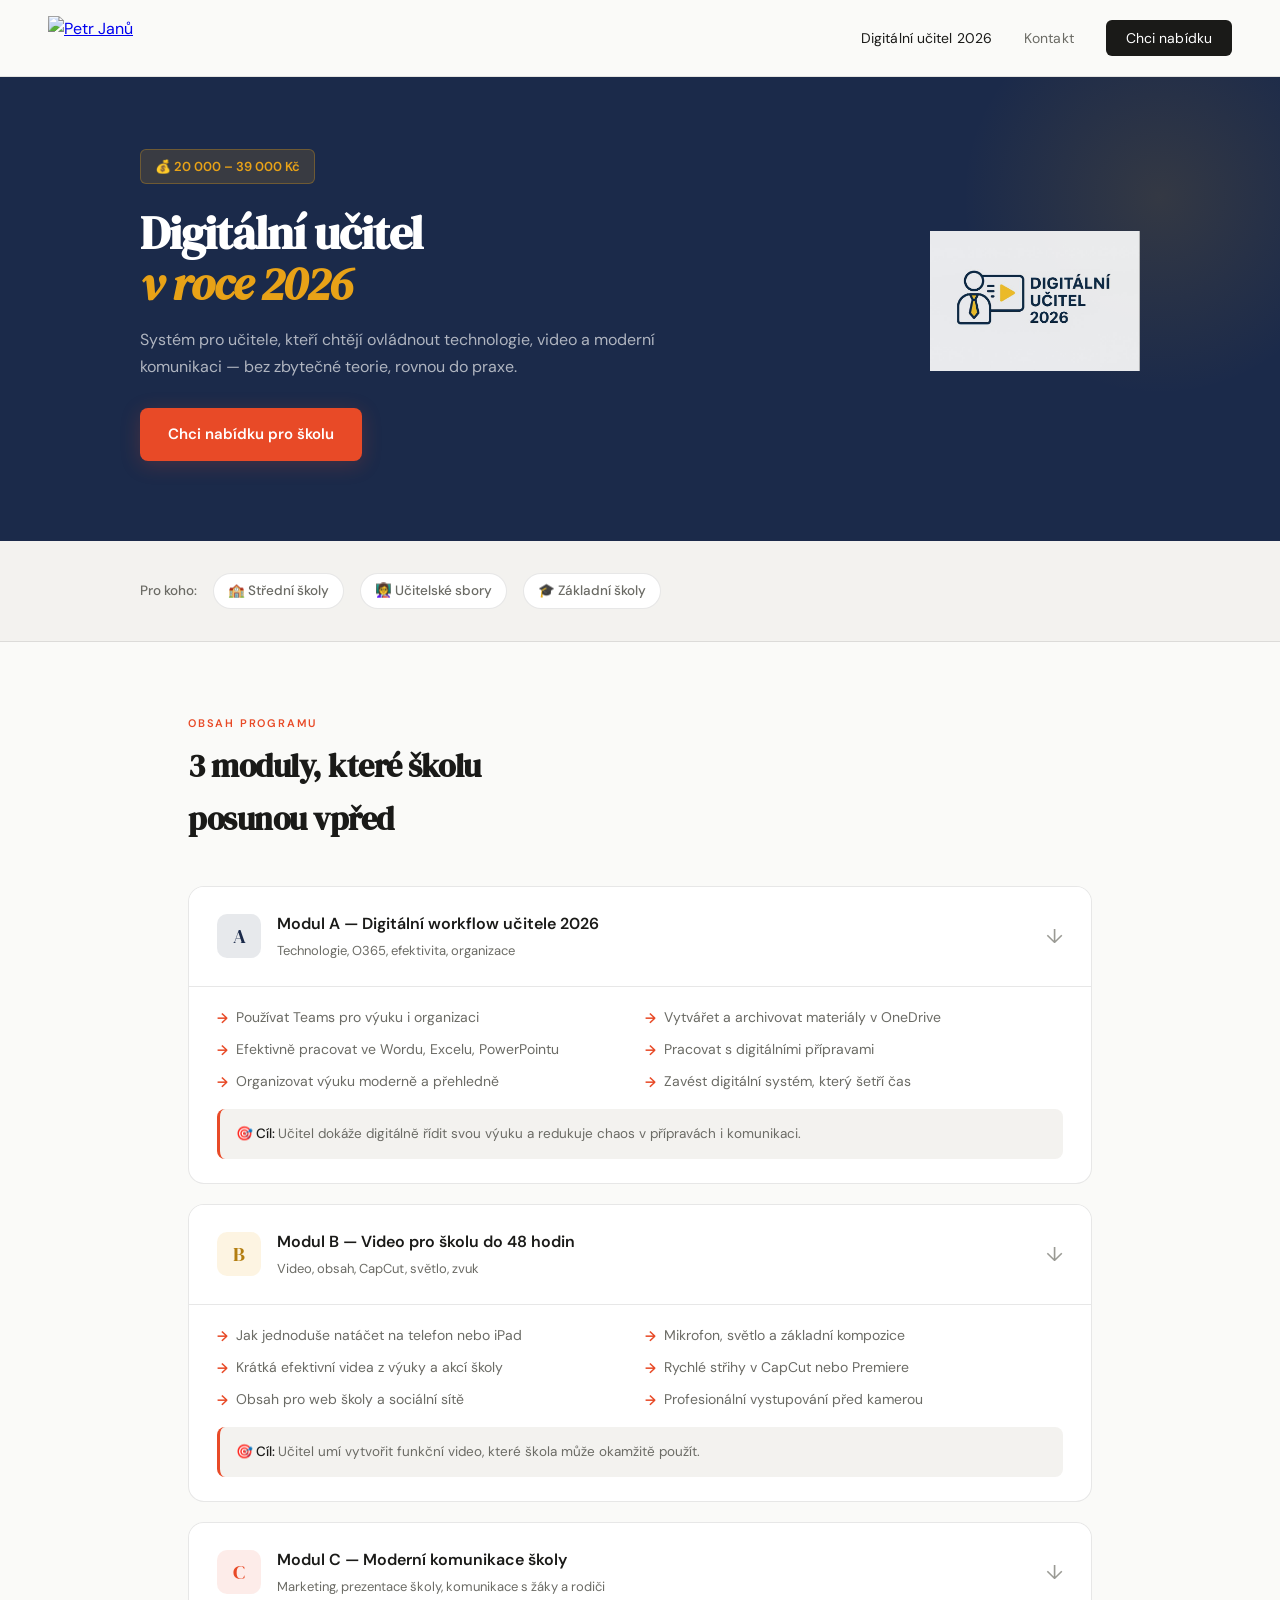
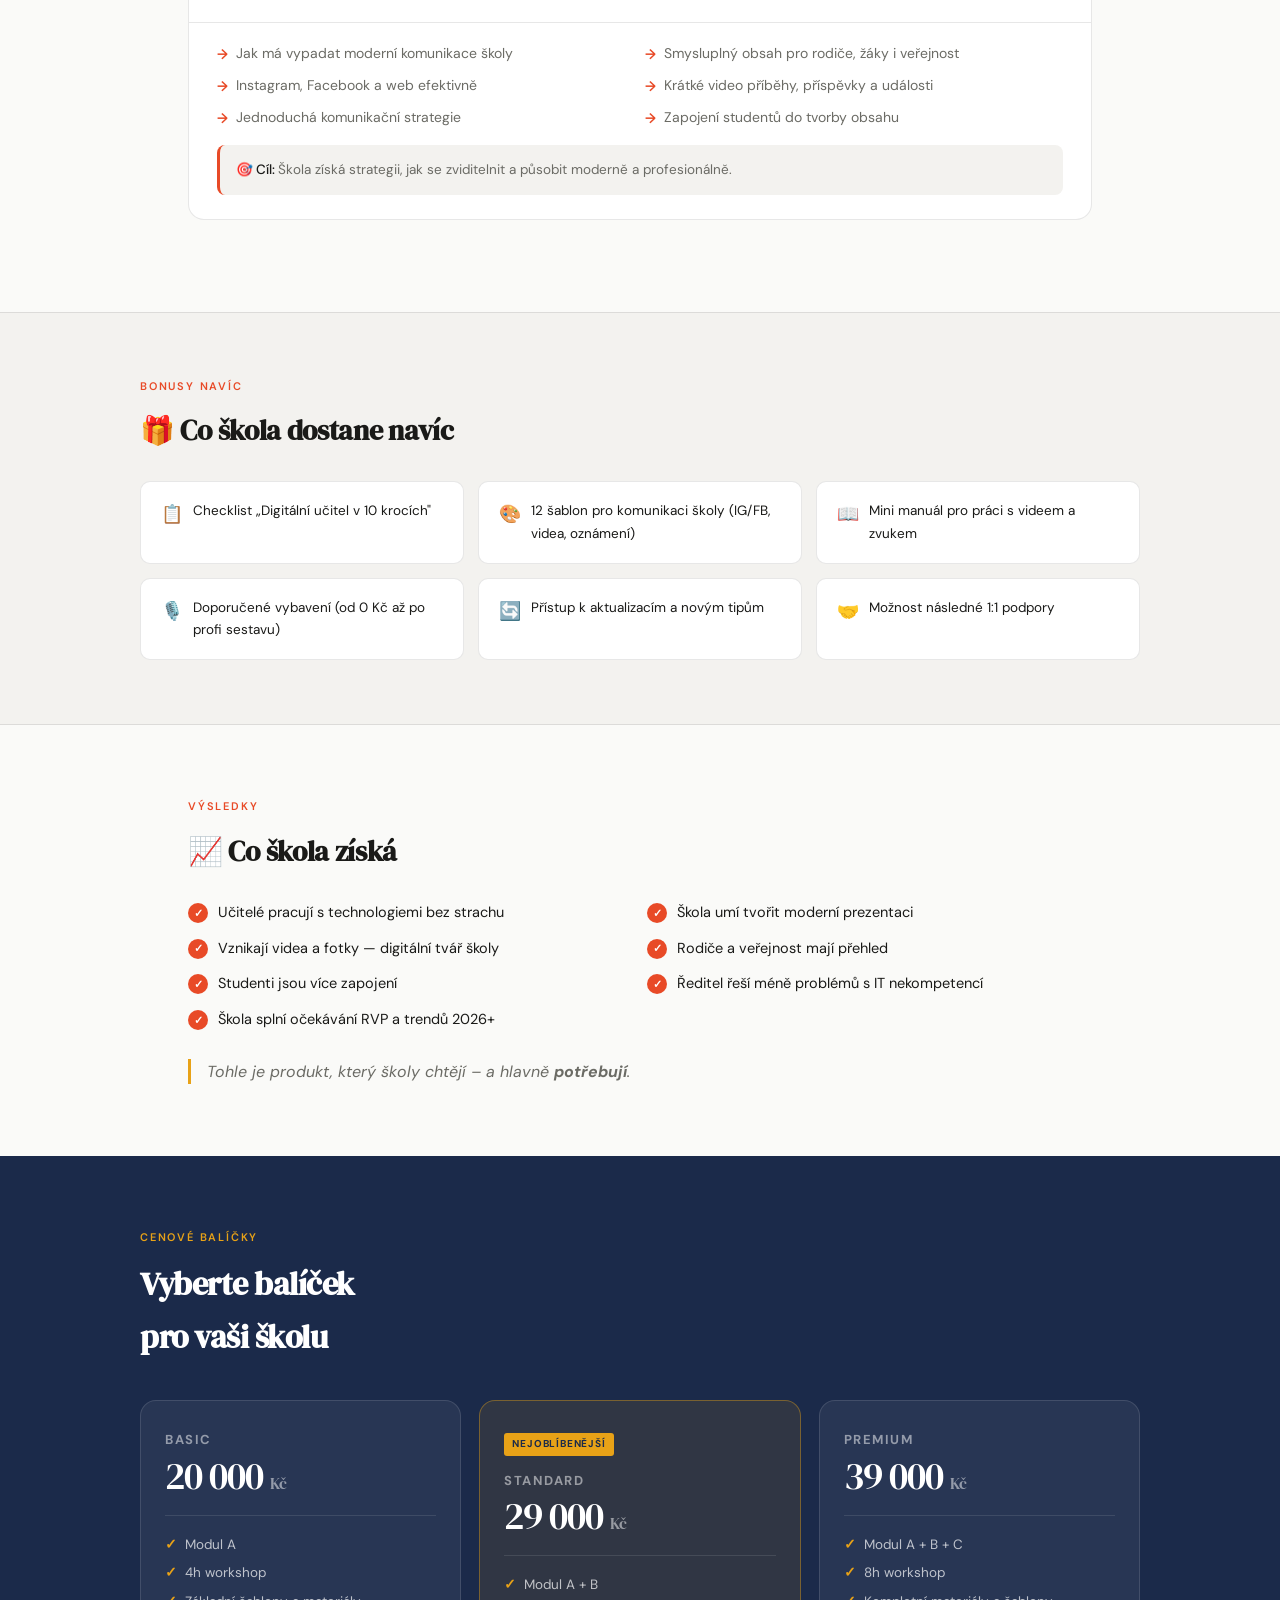
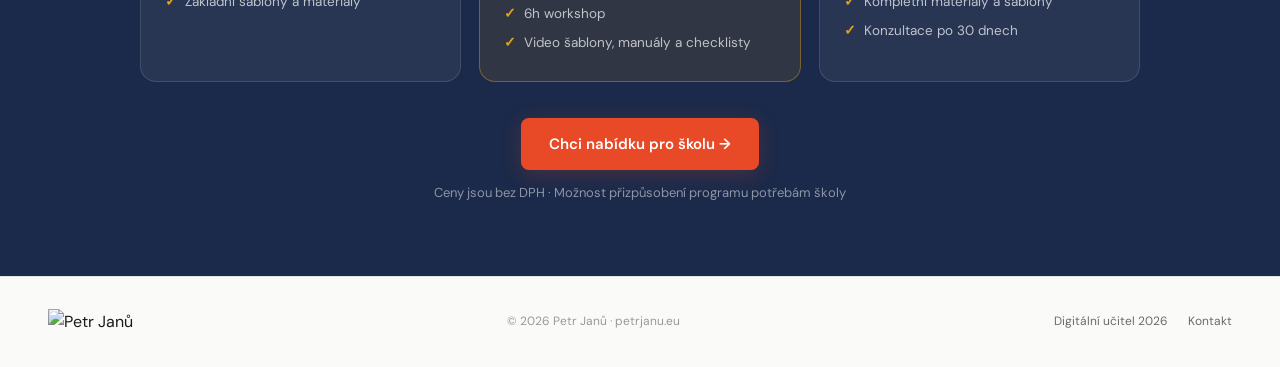
==== digitalni-ucitel.html @ e1a2813f "Add files via upload" ====
<!DOCTYPE html>
<html lang="cs">
<head>
  <meta charset="UTF-8">
  <meta name="viewport" content="width=device-width, initial-scale=1.0">
  <meta name="description" content="Digitální učitel 2026 — Systém pro učitele, kteří chtějí ovládnout technologie, video a moderní komunikaci.">
  <title>Digitální učitel 2026 — Petr Janů</title>
  <link rel="stylesheet" href="style.css">
  <style>

    /* ---- HERO ---- */
    .du-hero {
      background: var(--navy);
      padding: 72px 48px 80px;
      position: relative;
      overflow: hidden;
    }

    .du-hero::before {
      content: '';
      position: absolute;
      top: -80px; right: -80px;
      width: 400px; height: 400px;
      border-radius: 50%;
      background: radial-gradient(circle, rgba(232,162,23,0.12) 0%, transparent 70%);
      pointer-events: none;
    }

    .du-hero-inner {
      max-width: 1000px;
      margin: 0 auto;
      display: grid;
      grid-template-columns: 1fr auto;
      gap: 48px;
      align-items: center;
    }

    .du-hero h1 {
      font-family: 'DM Serif Display', serif;
      font-size: 46px;
      color: #fff;
      line-height: 1.1;
      letter-spacing: -1px;
      margin-bottom: 16px;
    }

    .du-hero h1 em {
      font-style: italic;
      color: var(--gold);
    }

    .du-hero p {
      font-size: 16px;
      color: rgba(255,255,255,0.65);
      line-height: 1.7;
      max-width: 520px;
      margin-bottom: 28px;
    }

    .du-hero-logo img {
      height: 140px;
      width: auto;
      opacity: 0.92;
    }

    .du-price-tag {
      display: inline-flex;
      align-items: center;
      gap: 8px;
      background: rgba(232,162,23,0.15);
      border: 1px solid rgba(232,162,23,0.3);
      color: var(--gold);
      font-size: 13px;
      font-weight: 600;
      padding: 6px 14px;
      border-radius: 6px;
      margin-bottom: 24px;
    }

    /* ---- FOR WHOM ---- */
    .for-whom {
      background: var(--bg2);
      border-bottom: 1px solid var(--border);
      padding: 32px 48px;
    }

    .for-whom-inner {
      max-width: 1000px;
      margin: 0 auto;
      display: flex;
      align-items: center;
      gap: 16px;
      flex-wrap: wrap;
    }

    .for-whom span {
      font-size: 13.5px;
      color: var(--muted);
      font-weight: 500;
    }

    .for-pill {
      background: var(--card);
      border: 1px solid var(--border);
      border-radius: 20px;
      padding: 6px 14px;
      font-size: 13px;
      color: var(--ink);
      font-weight: 500;
    }

    /* ---- MODULES ---- */
    .modules-section {
      max-width: 1000px;
      margin: 0 auto;
      padding: 72px 48px;
    }

    .modules-section > .section-label { margin-bottom: 8px; }

    .modules-section > h2 {
      font-family: 'DM Serif Display', serif;
      font-size: 32px;
      color: var(--ink);
      letter-spacing: -0.5px;
      margin-bottom: 40px;
    }

    .module-card {
      border: 1px solid var(--border);
      border-radius: var(--radius-lg);
      overflow: hidden;
      margin-bottom: 20px;
      background: var(--card);
    }

    .module-header {
      display: flex;
      align-items: center;
      gap: 16px;
      padding: 24px 28px;
      background: var(--card);
      cursor: pointer;
    }

    .module-letter {
      width: 44px;
      height: 44px;
      border-radius: 10px;
      display: flex;
      align-items: center;
      justify-content: center;
      font-family: 'DM Serif Display', serif;
      font-size: 20px;
      font-weight: 400;
      flex-shrink: 0;
    }

    .mod-a .module-letter { background: rgba(27,42,74,0.1); color: var(--navy); }
    .mod-b .module-letter { background: rgba(232,162,23,0.12); color: #b37d10; }
    .mod-c .module-letter { background: rgba(232,74,39,0.1); color: var(--accent); }

    .module-meta { flex: 1; }

    .module-title {
      font-size: 16px;
      font-weight: 600;
      color: var(--ink);
      margin-bottom: 3px;
    }

    .module-sub {
      font-size: 13px;
      color: var(--muted);
    }

    .module-toggle {
      font-size: 20px;
      color: var(--light);
      transition: transform .3s;
      user-select: none;
    }

    .module-body {
      padding: 0 28px 24px;
      border-top: 1px solid var(--border);
    }

    .module-body ul {
      list-style: none;
      margin: 20px 0 16px;
      display: grid;
      grid-template-columns: 1fr 1fr;
      gap: 10px;
    }

    .module-body ul li {
      display: flex;
      align-items: flex-start;
      gap: 8px;
      font-size: 14px;
      color: var(--muted);
      line-height: 1.5;
    }

    .module-body ul li::before {
      content: '→';
      color: var(--accent);
      font-weight: 600;
      flex-shrink: 0;
      margin-top: 1px;
    }

    .module-goal {
      background: var(--bg2);
      border-radius: 8px;
      padding: 14px 16px;
      font-size: 13.5px;
      color: var(--ink);
      font-weight: 500;
      border-left: 3px solid var(--accent);
    }

    .module-goal span {
      color: var(--muted);
      font-weight: 400;
    }

    /* ---- BONUSES ---- */
    .bonuses-section {
      background: var(--bg2);
      border-top: 1px solid var(--border);
      border-bottom: 1px solid var(--border);
      padding: 64px 48px;
    }

    .bonuses-inner {
      max-width: 1000px;
      margin: 0 auto;
    }

    .bonuses-inner h2 {
      font-family: 'DM Serif Display', serif;
      font-size: 28px;
      color: var(--ink);
      letter-spacing: -0.3px;
      margin-bottom: 28px;
    }

    .bonus-grid {
      display: grid;
      grid-template-columns: repeat(3, 1fr);
      gap: 14px;
    }

    .bonus-item {
      background: var(--card);
      border: 1px solid var(--border);
      border-radius: var(--radius);
      padding: 18px 20px;
      font-size: 13.5px;
      color: var(--ink);
      display: flex;
      align-items: flex-start;
      gap: 10px;
    }

    .bonus-icon {
      font-size: 18px;
      flex-shrink: 0;
    }

    /* ---- RESULTS ---- */
    .results-section {
      max-width: 1000px;
      margin: 0 auto;
      padding: 72px 48px;
    }

    .results-section h2 {
      font-family: 'DM Serif Display', serif;
      font-size: 28px;
      color: var(--ink);
      letter-spacing: -0.3px;
      margin-bottom: 28px;
    }

    .results-grid {
      display: grid;
      grid-template-columns: repeat(2, 1fr);
      gap: 14px;
      margin-bottom: 28px;
    }

    .result-item {
      display: flex;
      align-items: flex-start;
      gap: 10px;
      font-size: 14.5px;
      color: var(--ink);
      line-height: 1.5;
    }

    .result-check {
      width: 20px;
      height: 20px;
      background: var(--accent);
      border-radius: 50%;
      display: flex;
      align-items: center;
      justify-content: center;
      flex-shrink: 0;
      margin-top: 1px;
    }

    .result-check::after {
      content: '✓';
      color: #fff;
      font-size: 11px;
      font-weight: 700;
    }

    .results-tagline {
      font-size: 16px;
      color: var(--muted);
      font-style: italic;
      border-left: 3px solid var(--gold);
      padding-left: 16px;
      line-height: 1.6;
    }

    /* ---- PRICING ---- */
    .pricing-section {
      background: var(--navy);
      padding: 72px 48px;
    }

    .pricing-inner {
      max-width: 1000px;
      margin: 0 auto;
    }

    .pricing-inner > .section-label { color: var(--gold); }

    .pricing-inner h2 {
      font-family: 'DM Serif Display', serif;
      font-size: 32px;
      color: #fff;
      letter-spacing: -0.5px;
      margin-bottom: 36px;
    }

    .pricing-grid {
      display: grid;
      grid-template-columns: repeat(3, 1fr);
      gap: 18px;
      margin-bottom: 36px;
    }

    .price-card {
      background: rgba(255,255,255,0.06);
      border: 1px solid rgba(255,255,255,0.12);
      border-radius: var(--radius-lg);
      padding: 28px 24px;
      transition: border-color .2s, transform .2s;
    }

    .price-card:hover {
      border-color: rgba(232,162,23,0.4);
      transform: translateY(-3px);
    }

    .price-card.featured {
      background: rgba(232,162,23,0.1);
      border-color: rgba(232,162,23,0.4);
    }

    .price-badge {
      display: inline-block;
      background: var(--gold);
      color: var(--navy);
      font-size: 10px;
      font-weight: 700;
      letter-spacing: 0.8px;
      text-transform: uppercase;
      padding: 3px 8px;
      border-radius: 3px;
      margin-bottom: 14px;
    }

    .price-tier {
      font-size: 13px;
      font-weight: 700;
      letter-spacing: 1.5px;
      text-transform: uppercase;
      color: rgba(255,255,255,0.5);
      margin-bottom: 6px;
    }

    .price-amount {
      font-family: 'DM Serif Display', serif;
      font-size: 38px;
      color: #fff;
      letter-spacing: -1px;
      margin-bottom: 4px;
      line-height: 1;
    }

    .price-currency {
      font-size: 16px;
      color: rgba(255,255,255,0.5);
    }

    .price-divider {
      height: 1px;
      background: rgba(255,255,255,0.1);
      margin: 20px 0;
    }

    .price-features {
      list-style: none;
      display: flex;
      flex-direction: column;
      gap: 10px;
    }

    .price-features li {
      font-size: 13.5px;
      color: rgba(255,255,255,0.7);
      display: flex;
      align-items: flex-start;
      gap: 8px;
      line-height: 1.4;
    }

    .price-features li::before {
      content: '✓';
      color: var(--gold);
      font-weight: 700;
      flex-shrink: 0;
    }

    .pricing-cta {
      text-align: center;
    }

    .pricing-cta p {
      color: rgba(255,255,255,0.5);
      font-size: 13px;
      margin-top: 12px;
    }

    /* ---- RESPONSIVE ---- */
    @media (max-width: 768px) {
      .du-hero { padding: 48px 20px; }
      .du-hero-inner { grid-template-columns: 1fr; }
      .du-hero h1 { font-size: 32px; }
      .du-hero-logo { display: none; }

      .for-whom { padding: 24px 20px; }
      .modules-section { padding: 48px 20px; }
      .module-body ul { grid-template-columns: 1fr; }
      .bonuses-section { padding: 48px 20px; }
      .bonus-grid { grid-template-columns: 1fr; }
      .results-section { padding: 48px 20px; }
      .results-grid { grid-template-columns: 1fr; }
      .pricing-section { padding: 48px 20px; }
      .pricing-grid { grid-template-columns: 1fr; }
    }
  </style>
</head>
<body>

<!-- NAV -->
<nav>
  <a href="index.html" class="nav-logo">
    <img src="logo-pj.png" alt="Petr Janů">
  </a>
  <button class="hamburger" onclick="toggleMenu()" aria-label="Menu">
    <span></span><span></span><span></span>
  </button>
  <ul class="nav-links" id="navLinks">
    <li><a href="digitalni-ucitel.html" class="active">Digitální učitel 2026</a></li>
    <li><a href="kontakt.html">Kontakt</a></li>
    <li><a href="kontakt.html" class="nav-cta">Chci nabídku</a></li>
  </ul>
</nav>

<!-- HERO -->
<section class="du-hero">
  <div class="du-hero-inner">
    <div>
      <div class="du-price-tag">💰 20 000 – 39 000 Kč</div>
      <h1>Digitální učitel<br><em>v roce 2026</em></h1>
      <p>Systém pro učitele, kteří chtějí ovládnout technologie, video a moderní komunikaci — bez zbytečné teorie, rovnou do praxe.</p>
      <a href="kontakt.html" class="btn-primary">Chci nabídku pro školu</a>
    </div>
    <div class="du-hero-logo">
      <img src="du2026-logo.png" alt="Digitální učitel 2026">
    </div>
  </div>
</section>

<!-- FOR WHOM -->
<div class="for-whom">
  <div class="for-whom-inner">
    <span>Pro koho:</span>
    <span class="for-pill">🏫 Střední školy</span>
    <span class="for-pill">👩‍🏫 Učitelské sbory</span>
    <span class="for-pill">🎓 Základní školy</span>
  </div>
</div>

<!-- MODULES -->
<section class="modules-section">
  <span class="section-label">Obsah programu</span>
  <h2>3 moduly, které školu<br>posunou vpřed</h2>

  <!-- Modul A -->
  <div class="module-card mod-a">
    <div class="module-header" onclick="toggleModule('modA', this)">
      <div class="module-letter">A</div>
      <div class="module-meta">
        <div class="module-title">Modul A — Digitální workflow učitele 2026</div>
        <div class="module-sub">Technologie, O365, efektivita, organizace</div>
      </div>
      <div class="module-toggle" id="toggleModA">↓</div>
    </div>
    <div class="module-body" id="modA">
      <ul>
        <li>Používat Teams pro výuku i organizaci</li>
        <li>Vytvářet a archivovat materiály v OneDrive</li>
        <li>Efektivně pracovat ve Wordu, Excelu, PowerPointu</li>
        <li>Pracovat s digitálními přípravami</li>
        <li>Organizovat výuku moderně a přehledně</li>
        <li>Zavést digitální systém, který šetří čas</li>
      </ul>
      <div class="module-goal">
        🎯 Cíl: <span>Učitel dokáže digitálně řídit svou výuku a redukuje chaos v přípravách i komunikaci.</span>
      </div>
    </div>
  </div>

  <!-- Modul B -->
  <div class="module-card mod-b">
    <div class="module-header" onclick="toggleModule('modB', this)">
      <div class="module-letter">B</div>
      <div class="module-meta">
        <div class="module-title">Modul B — Video pro školu do 48 hodin</div>
        <div class="module-sub">Video, obsah, CapCut, světlo, zvuk</div>
      </div>
      <div class="module-toggle" id="toggleModB">↓</div>
    </div>
    <div class="module-body" id="modB">
      <ul>
        <li>Jak jednoduše natáčet na telefon nebo iPad</li>
        <li>Mikrofon, světlo a základní kompozice</li>
        <li>Krátká efektivní videa z výuky a akcí školy</li>
        <li>Rychlé střihy v CapCut nebo Premiere</li>
        <li>Obsah pro web školy a sociální sítě</li>
        <li>Profesionální vystupování před kamerou</li>
      </ul>
      <div class="module-goal">
        🎯 Cíl: <span>Učitel umí vytvořit funkční video, které škola může okamžitě použít.</span>
      </div>
    </div>
  </div>

  <!-- Modul C -->
  <div class="module-card mod-c">
    <div class="module-header" onclick="toggleModule('modC', this)">
      <div class="module-letter">C</div>
      <div class="module-meta">
        <div class="module-title">Modul C — Moderní komunikace školy</div>
        <div class="module-sub">Marketing, prezentace školy, komunikace s žáky a rodiči</div>
      </div>
      <div class="module-toggle" id="toggleModC">↓</div>
    </div>
    <div class="module-body" id="modC">
      <ul>
        <li>Jak má vypadat moderní komunikace školy</li>
        <li>Smysluplný obsah pro rodiče, žáky i veřejnost</li>
        <li>Instagram, Facebook a web efektivně</li>
        <li>Krátké video příběhy, příspěvky a události</li>
        <li>Jednoduchá komunikační strategie</li>
        <li>Zapojení studentů do tvorby obsahu</li>
      </ul>
      <div class="module-goal">
        🎯 Cíl: <span>Škola získá strategii, jak se zviditelnit a působit moderně a profesionálně.</span>
      </div>
    </div>
  </div>
</section>

<!-- BONUSES -->
<section class="bonuses-section">
  <div class="bonuses-inner">
    <span class="section-label">Bonusy navíc</span>
    <h2>🎁 Co škola dostane navíc</h2>
    <div class="bonus-grid">
      <div class="bonus-item"><span class="bonus-icon">📋</span>Checklist „Digitální učitel v 10 krocích"</div>
      <div class="bonus-item"><span class="bonus-icon">🎨</span>12 šablon pro komunikaci školy (IG/FB, videa, oznámení)</div>
      <div class="bonus-item"><span class="bonus-icon">📖</span>Mini manuál pro práci s videem a zvukem</div>
      <div class="bonus-item"><span class="bonus-icon">🎙️</span>Doporučené vybavení (od 0 Kč až po profi sestavu)</div>
      <div class="bonus-item"><span class="bonus-icon">🔄</span>Přístup k aktualizacím a novým tipům</div>
      <div class="bonus-item"><span class="bonus-icon">🤝</span>Možnost následné 1:1 podpory</div>
    </div>
  </div>
</section>

<!-- RESULTS -->
<section class="results-section">
  <span class="section-label">Výsledky</span>
  <h2>📈 Co škola získá</h2>
  <div class="results-grid">
    <div class="result-item"><div class="result-check"></div>Učitelé pracují s technologiemi bez strachu</div>
    <div class="result-item"><div class="result-check"></div>Škola umí tvořit moderní prezentaci</div>
    <div class="result-item"><div class="result-check"></div>Vznikají videa a fotky — digitální tvář školy</div>
    <div class="result-item"><div class="result-check"></div>Rodiče a veřejnost mají přehled</div>
    <div class="result-item"><div class="result-check"></div>Studenti jsou více zapojení</div>
    <div class="result-item"><div class="result-check"></div>Ředitel řeší méně problémů s IT nekompetencí</div>
    <div class="result-item"><div class="result-check"></div>Škola splní očekávání RVP a trendů 2026+</div>
  </div>
  <p class="results-tagline">Tohle je produkt, který školy chtějí – a hlavně <strong>potřebují</strong>.</p>
</section>

<!-- PRICING -->
<section class="pricing-section">
  <div class="pricing-inner">
    <span class="section-label">Cenové balíčky</span>
    <h2>Vyberte balíček<br>pro vaši školu</h2>
    <div class="pricing-grid">

      <div class="price-card">
        <div class="price-tier">Basic</div>
        <div class="price-amount">20 000 <span class="price-currency">Kč</span></div>
        <div class="price-divider"></div>
        <ul class="price-features">
          <li>Modul A</li>
          <li>4h workshop</li>
          <li>Základní šablony a materiály</li>
        </ul>
      </div>

      <div class="price-card featured">
        <div class="price-badge">Nejoblíbenější</div>
        <div class="price-tier">Standard</div>
        <div class="price-amount">29 000 <span class="price-currency">Kč</span></div>
        <div class="price-divider"></div>
        <ul class="price-features">
          <li>Modul A + B</li>
          <li>6h workshop</li>
          <li>Video šablony, manuály a checklisty</li>
        </ul>
      </div>

      <div class="price-card">
        <div class="price-tier">Premium</div>
        <div class="price-amount">39 000 <span class="price-currency">Kč</span></div>
        <div class="price-divider"></div>
        <ul class="price-features">
          <li>Modul A + B + C</li>
          <li>8h workshop</li>
          <li>Kompletní materiály a šablony</li>
          <li>Konzultace po 30 dnech</li>
        </ul>
      </div>

    </div>
    <div class="pricing-cta">
      <a href="kontakt.html" class="btn-primary" style="margin: 0 auto;">Chci nabídku pro školu →</a>
      <p>Ceny jsou bez DPH · Možnost přizpůsobení programu potřebám školy</p>
    </div>
  </div>
</section>

<!-- FOOTER -->
<footer>
  <div class="footer-logo">
    <img src="logo-pj.png" alt="Petr Janů">
  </div>
  <p>© 2026 Petr Janů · petrjanu.eu</p>
  <div style="display:flex; gap:20px;">
    <a href="digitalni-ucitel.html">Digitální učitel 2026</a>
    <a href="kontakt.html">Kontakt</a>
  </div>
</footer>

<script>
  function toggleMenu() {
    document.getElementById('navLinks').classList.toggle('open');
  }

  function toggleModule(id, header) {
    const body = document.getElementById(id);
    const toggleId = 'toggle' + id.charAt(0).toUpperCase() + id.slice(1);
    const toggle = document.getElementById(toggleId);
    const isOpen = body.style.display !== 'none' && body.style.display !== '';

    if (isOpen) {
      body.style.display = 'none';
      toggle.textContent = '↓';
    } else {
      body.style.display = 'block';
      toggle.textContent = '↑';
    }
  }

  // All modules open by default
  document.querySelectorAll('.module-body').forEach(b => b.style.display = 'block');
</script>
</body>
</html>
---- style.css ----
/* ===========================
   PETRJANU.EU — Global Styles
   =========================== */

@import url('https://fonts.googleapis.com/css2?family=DM+Serif+Display:ital@0;1&family=DM+Sans:opsz,wght@9..40,300;9..40,400;9..40,500;9..40,600&display=swap');

*, *::before, *::after { box-sizing: border-box; margin: 0; padding: 0; }

:root {
  --ink: #1a1a18;
  --muted: #6b6b65;
  --light: #9a9a94;
  --accent: #e84a27;
  --accent-hover: #c73d1e;
  --accent-light: #fff0ec;
  --bg: #fafaf8;
  --bg2: #f3f2ef;
  --card: #ffffff;
  --border: rgba(26,26,24,0.1);
  --border-strong: rgba(26,26,24,0.18);
  --navy: #1b2a4a;
  --gold: #e8a217;
  --radius: 10px;
  --radius-lg: 16px;
}

html { scroll-behavior: smooth; }

body {
  font-family: 'DM Sans', sans-serif;
  background: var(--bg);
  color: var(--ink);
  line-height: 1.65;
  -webkit-font-smoothing: antialiased;
}

/* ---- NAVIGATION ---- */
nav {
  display: flex;
  align-items: center;
  justify-content: space-between;
  padding: 16px 48px;
  border-bottom: 1px solid var(--border);
  background: rgba(250,250,248,0.92);
  backdrop-filter: blur(10px);
  position: sticky;
  top: 0;
  z-index: 100;
}

.nav-logo img {
  height: 44px;
  width: auto;
  display: block;
}

.nav-links {
  display: flex;
  gap: 32px;
  list-style: none;
  align-items: center;
}

.nav-links a {
  font-size: 14px;
  color: var(--muted);
  text-decoration: none;
  font-weight: 400;
  letter-spacing: 0.1px;
  transition: color .2s;
}

.nav-links a:hover,
.nav-links a.active {
  color: var(--ink);
}

.nav-cta {
  background: var(--ink);
  color: #fff !important;
  padding: 9px 20px;
  border-radius: 6px;
  font-size: 13px;
  font-weight: 500;
  transition: background .2s !important;
}

.nav-cta:hover {
  background: var(--accent) !important;
  color: #fff !important;
}

/* ---- BUTTONS ---- */
.btn-primary {
  display: inline-flex;
  align-items: center;
  gap: 10px;
  background: var(--accent);
  color: #fff;
  font-family: 'DM Sans', sans-serif;
  font-size: 15px;
  font-weight: 600;
  padding: 14px 28px;
  border-radius: 8px;
  text-decoration: none;
  border: none;
  cursor: pointer;
  box-shadow: 0 4px 20px rgba(232,74,39,0.22);
  transition: transform .15s, box-shadow .15s, background .15s;
}

.btn-primary:hover {
  transform: translateY(-2px);
  box-shadow: 0 8px 28px rgba(232,74,39,0.3);
  background: var(--accent-hover);
}

.btn-outline {
  display: inline-flex;
  align-items: center;
  gap: 8px;
  background: transparent;
  color: var(--ink);
  font-family: 'DM Sans', sans-serif;
  font-size: 14px;
  font-weight: 500;
  padding: 12px 24px;
  border-radius: 8px;
  border: 1.5px solid var(--border-strong);
  text-decoration: none;
  cursor: pointer;
  transition: border-color .2s, color .2s;
}

.btn-outline:hover {
  border-color: var(--accent);
  color: var(--accent);
}

/* ---- SECTION LABEL ---- */
.section-label {
  font-size: 11px;
  font-weight: 600;
  color: var(--accent);
  letter-spacing: 1.8px;
  text-transform: uppercase;
  margin-bottom: 12px;
  display: block;
}

/* ---- FOOTER ---- */
footer {
  border-top: 1px solid var(--border);
  padding: 32px 48px;
  display: flex;
  align-items: center;
  justify-content: space-between;
  gap: 16px;
  flex-wrap: wrap;
}

.footer-logo img { height: 36px; }

footer p {
  font-size: 12px;
  color: var(--light);
}

footer a {
  font-size: 12px;
  color: var(--muted);
  text-decoration: none;
  transition: color .2s;
}

footer a:hover { color: var(--accent); }

/* ---- HAMBURGER (mobile) ---- */
.hamburger {
  display: none;
  flex-direction: column;
  gap: 5px;
  cursor: pointer;
  padding: 4px;
  background: none;
  border: none;
}

.hamburger span {
  display: block;
  width: 22px;
  height: 2px;
  background: var(--ink);
  border-radius: 2px;
  transition: all .3s;
}

/* ---- RESPONSIVE ---- */
@media (max-width: 768px) {
  nav { padding: 14px 20px; }

  .hamburger { display: flex; }

  .nav-links {
    display: none;
    position: fixed;
    top: 65px; left: 0; right: 0;
    background: rgba(250,250,248,0.98);
    backdrop-filter: blur(10px);
    flex-direction: column;
    padding: 24px 20px;
    border-bottom: 1px solid var(--border);
    gap: 20px;
  }

  .nav-links.open { display: flex; }

  footer {
    padding: 24px 20px;
    flex-direction: column;
    text-align: center;
  }
}
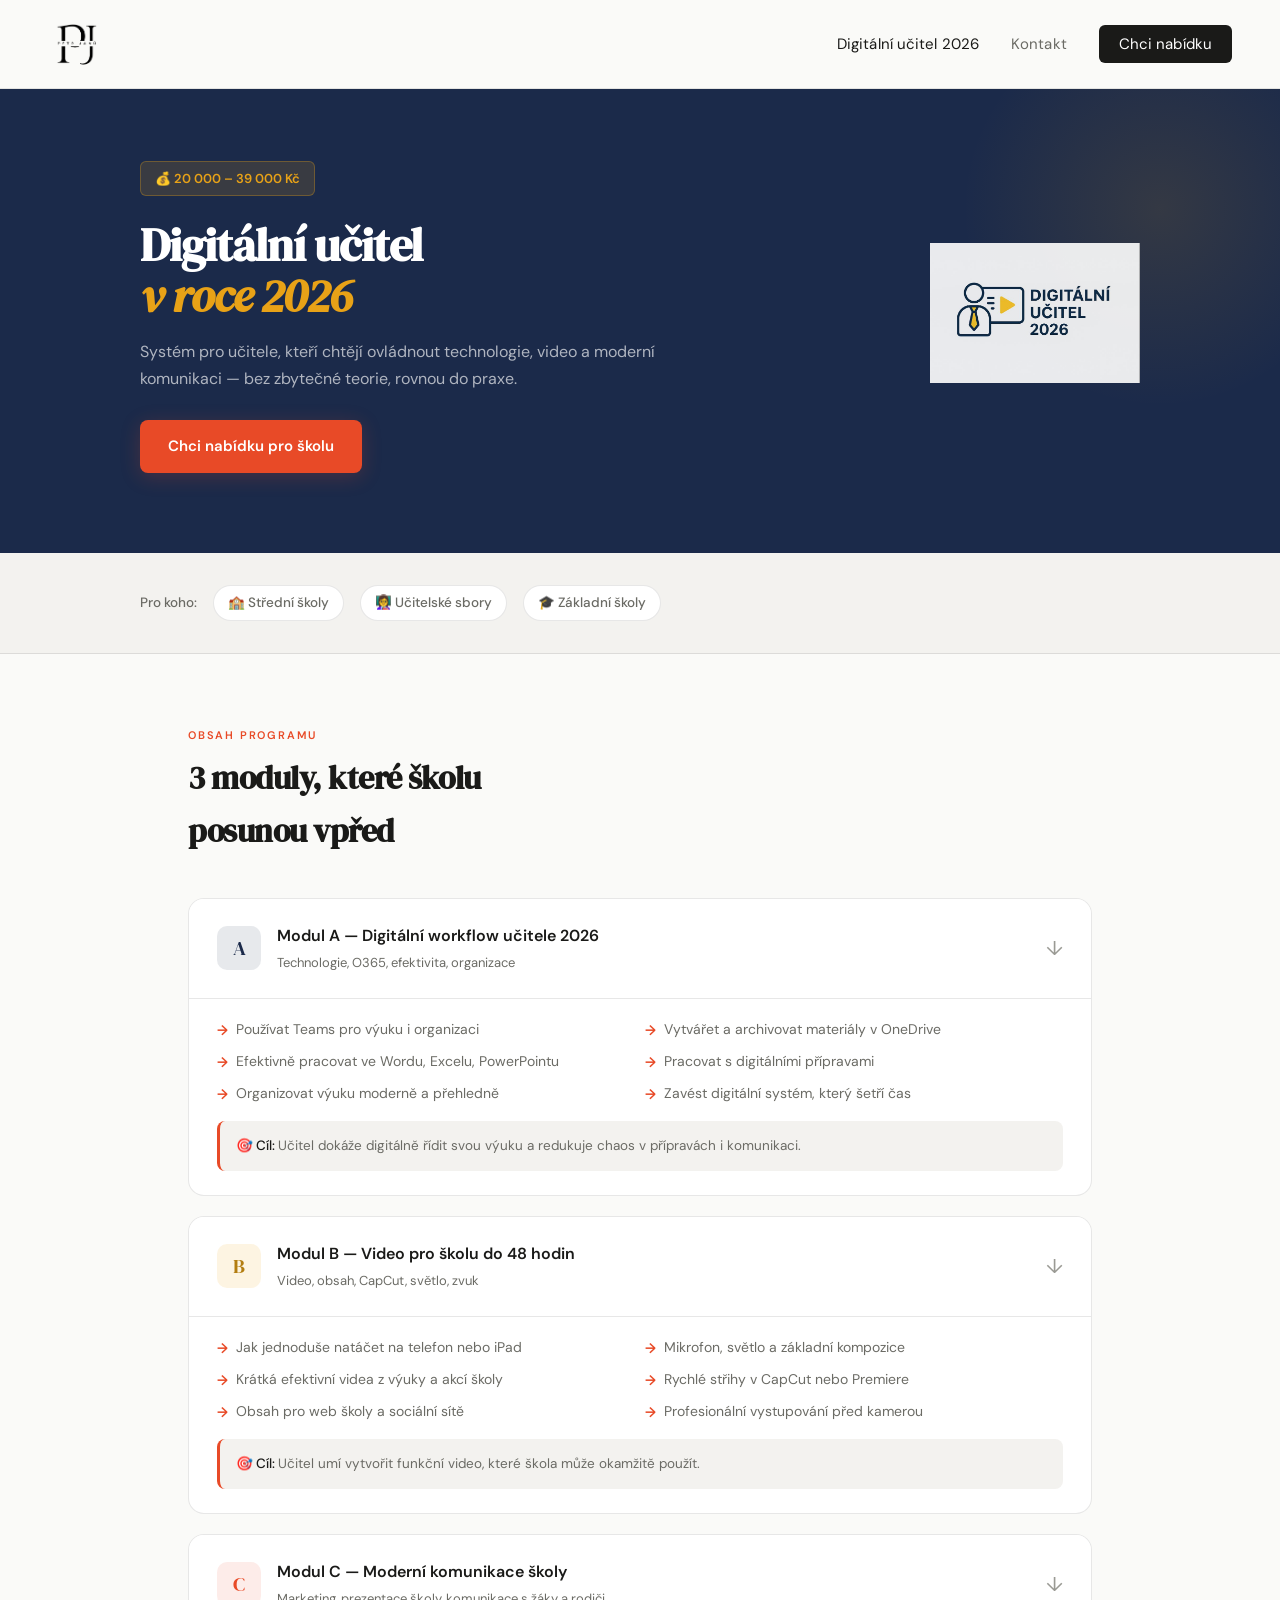
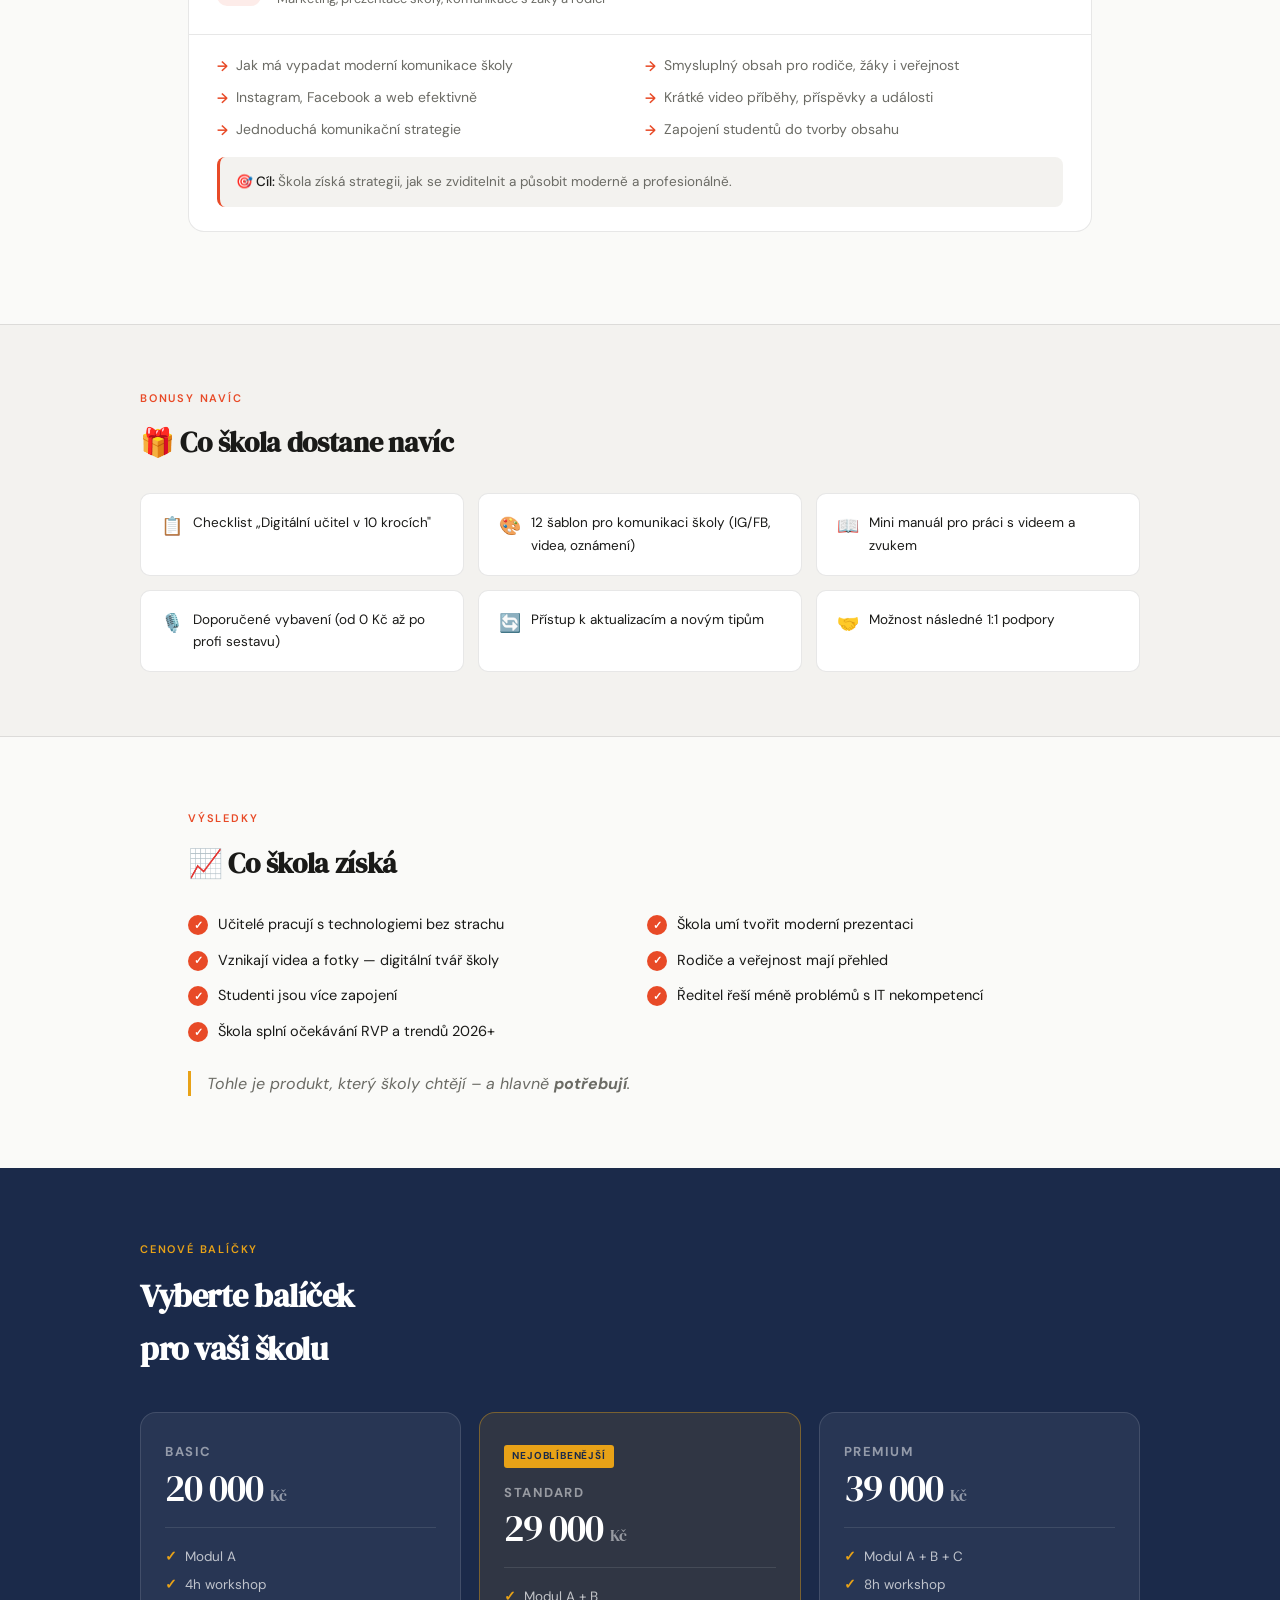
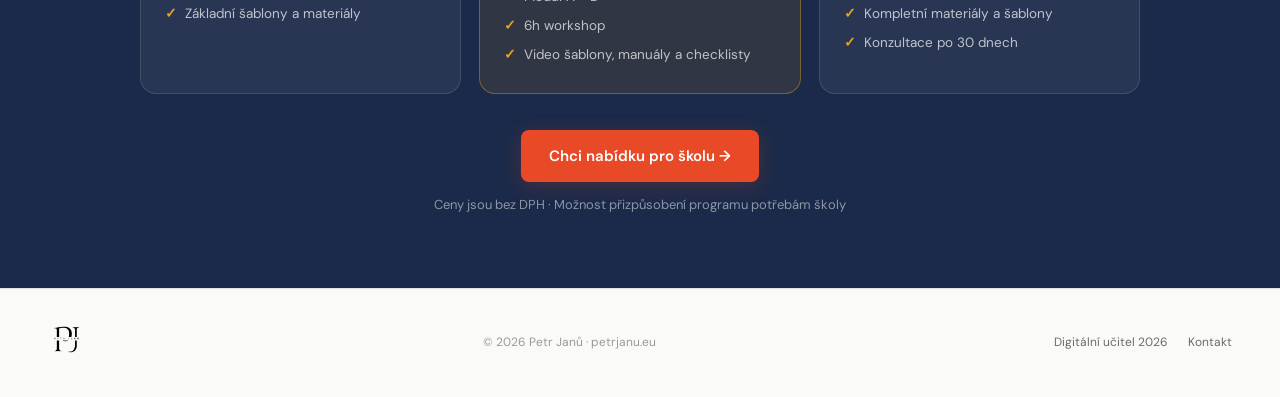
==== commit 2bdcdc1c: "Add files via upload" ====
--- a/digitalni-ucitel.html
+++ b/digitalni-ucitel.html
@@ -474,7 +474,8 @@
 <!-- NAV -->
 <nav>
   <a href="index.html" class="nav-logo">
-    <img src="logo-pj.png" alt="Petr Janů">
+    <img src="Logo-pj.png" alt="Petr Janů" onerror="this.style.display='none'; this.nextElementSibling.style.display='flex'">
+    <span class="nav-logo-text" style="display:none;">PJ</span>
   </a>
   <button class="hamburger" onclick="toggleMenu()" aria-label="Menu">
     <span></span><span></span><span></span>
@@ -677,7 +678,7 @@
 <!-- FOOTER -->
 <footer>
   <div class="footer-logo">
-    <img src="logo-pj.png" alt="Petr Janů">
+    <img src="Logo-pj.png" alt="Petr Janů">
   </div>
   <p>© 2026 Petr Janů · petrjanu.eu</p>
   <div style="display:flex; gap:20px;">
--- a/style.css
+++ b/style.css
@@ -31,6 +31,7 @@
   background: var(--bg);
   color: var(--ink);
   line-height: 1.65;
+  font-size: 16px;
   -webkit-font-smoothing: antialiased;
 }
 
@@ -49,9 +50,19 @@
 }
 
 .nav-logo img {
-  height: 44px;
+  height: 56px;
   width: auto;
   display: block;
+  mix-blend-mode: multiply;
+}
+
+.nav-logo-text {
+  font-family: 'DM Serif Display', serif;
+  font-size: 28px;
+  font-weight: 700;
+  color: var(--ink);
+  letter-spacing: -1px;
+  align-items: center;
 }
 
 .nav-links {
@@ -62,7 +73,7 @@
 }
 
 .nav-links a {
-  font-size: 14px;
+  font-size: 15px;
   color: var(--muted);
   text-decoration: none;
   font-weight: 400;
@@ -159,7 +170,7 @@
   flex-wrap: wrap;
 }
 
-.footer-logo img { height: 36px; }
+.footer-logo img { height: 36px; mix-blend-mode: multiply; }
 
 footer p {
   font-size: 12px;
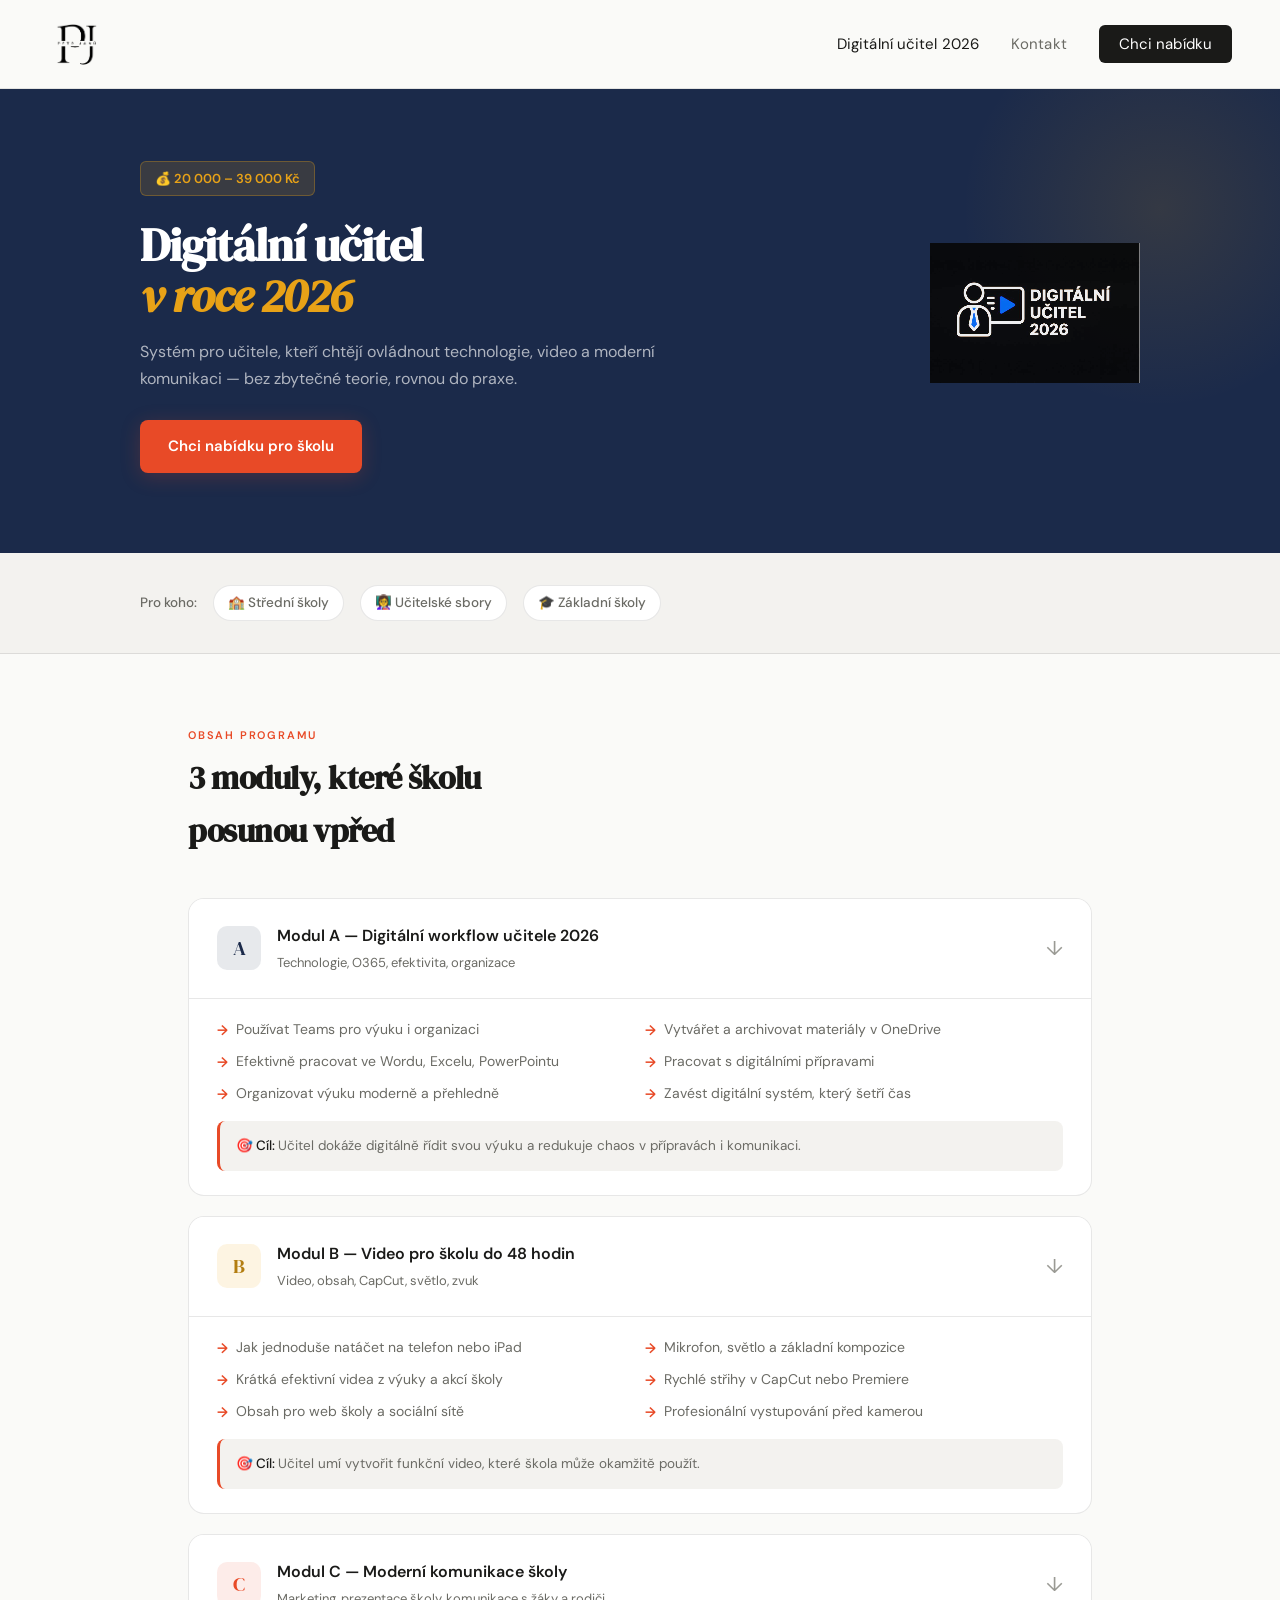
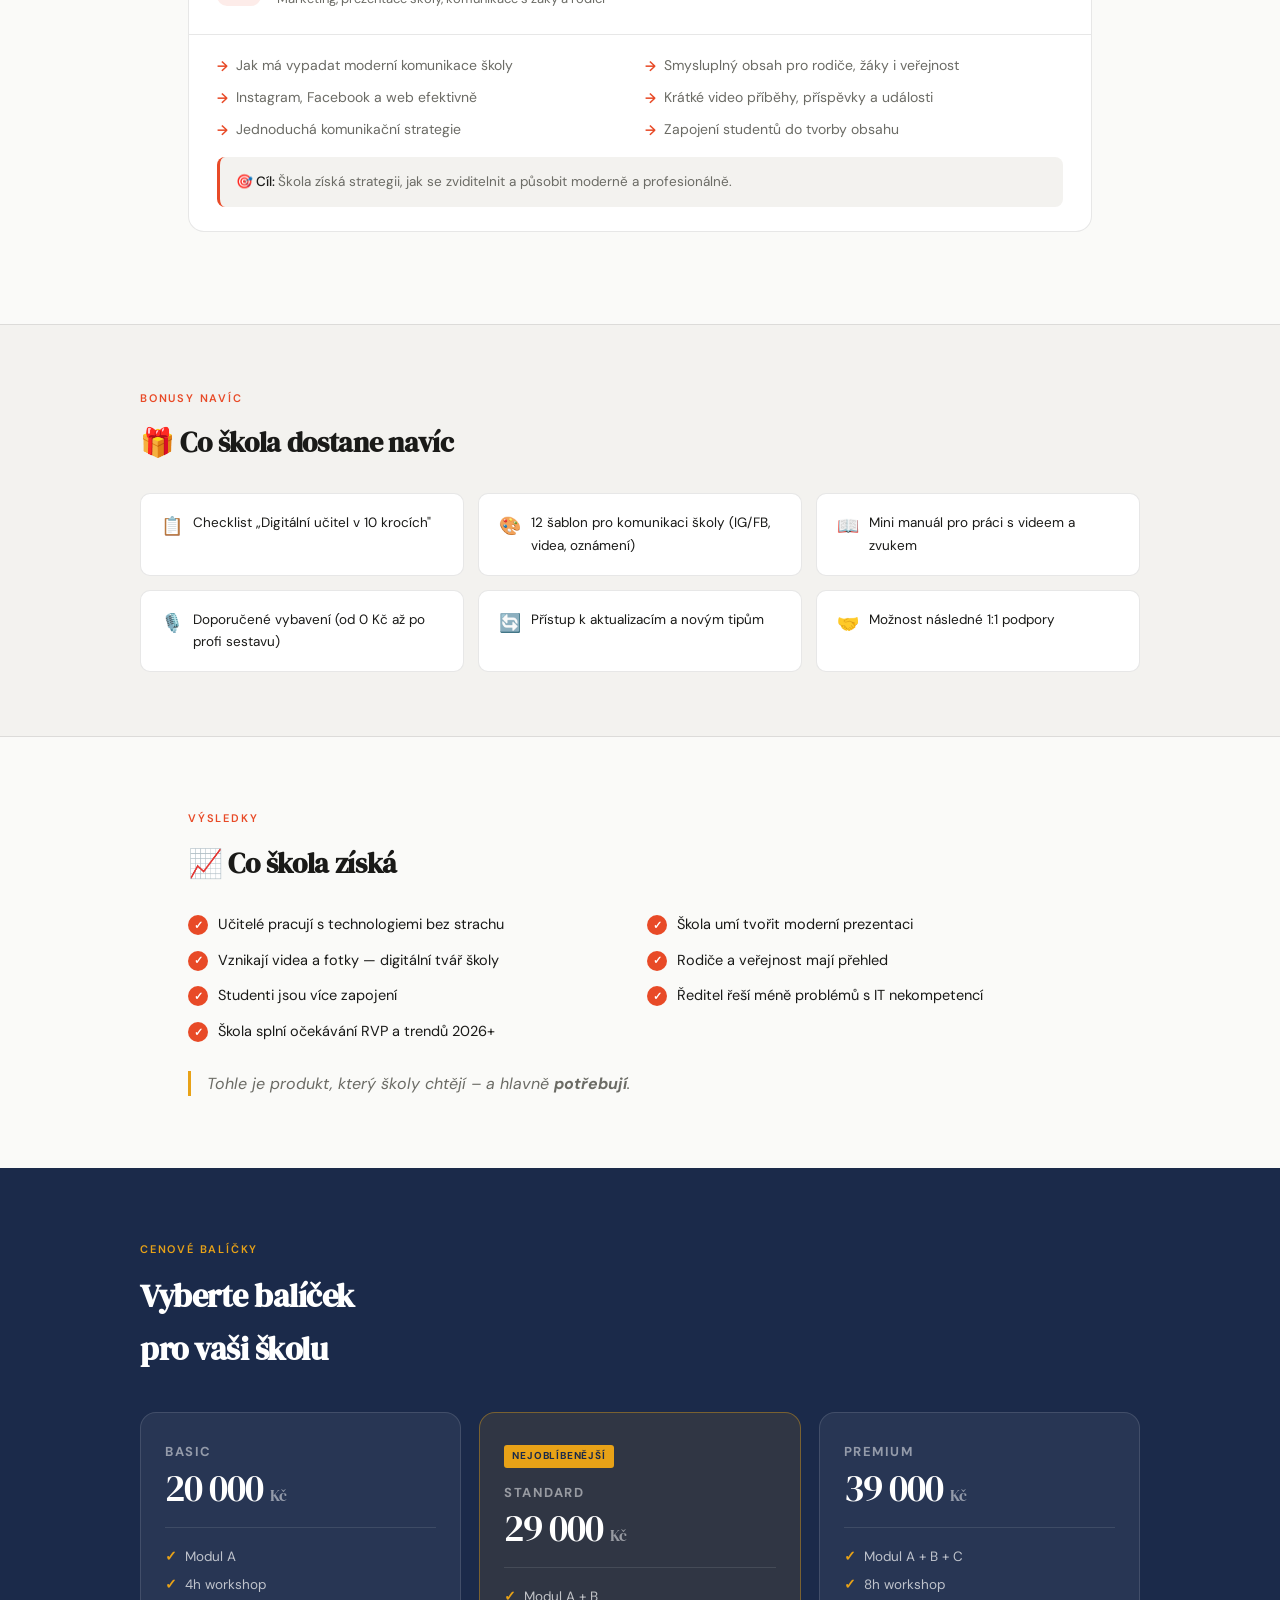
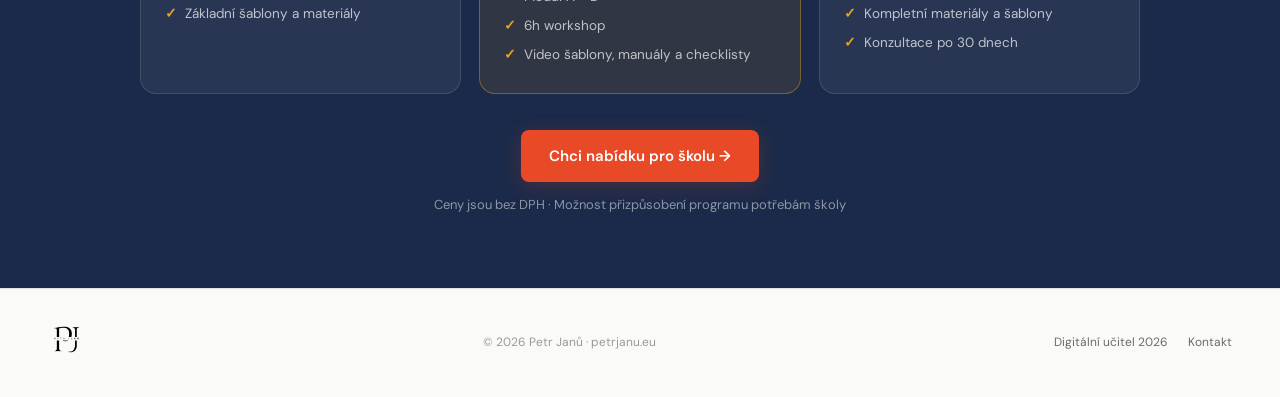
==== commit 83c022c7: "Add files via upload" ====
--- a/digitalni-ucitel.html
+++ b/digitalni-ucitel.html
@@ -60,6 +60,7 @@
     .du-hero-logo img {
       height: 140px;
       width: auto;
+      filter: invert(1) brightness(2);
       opacity: 0.92;
     }
 
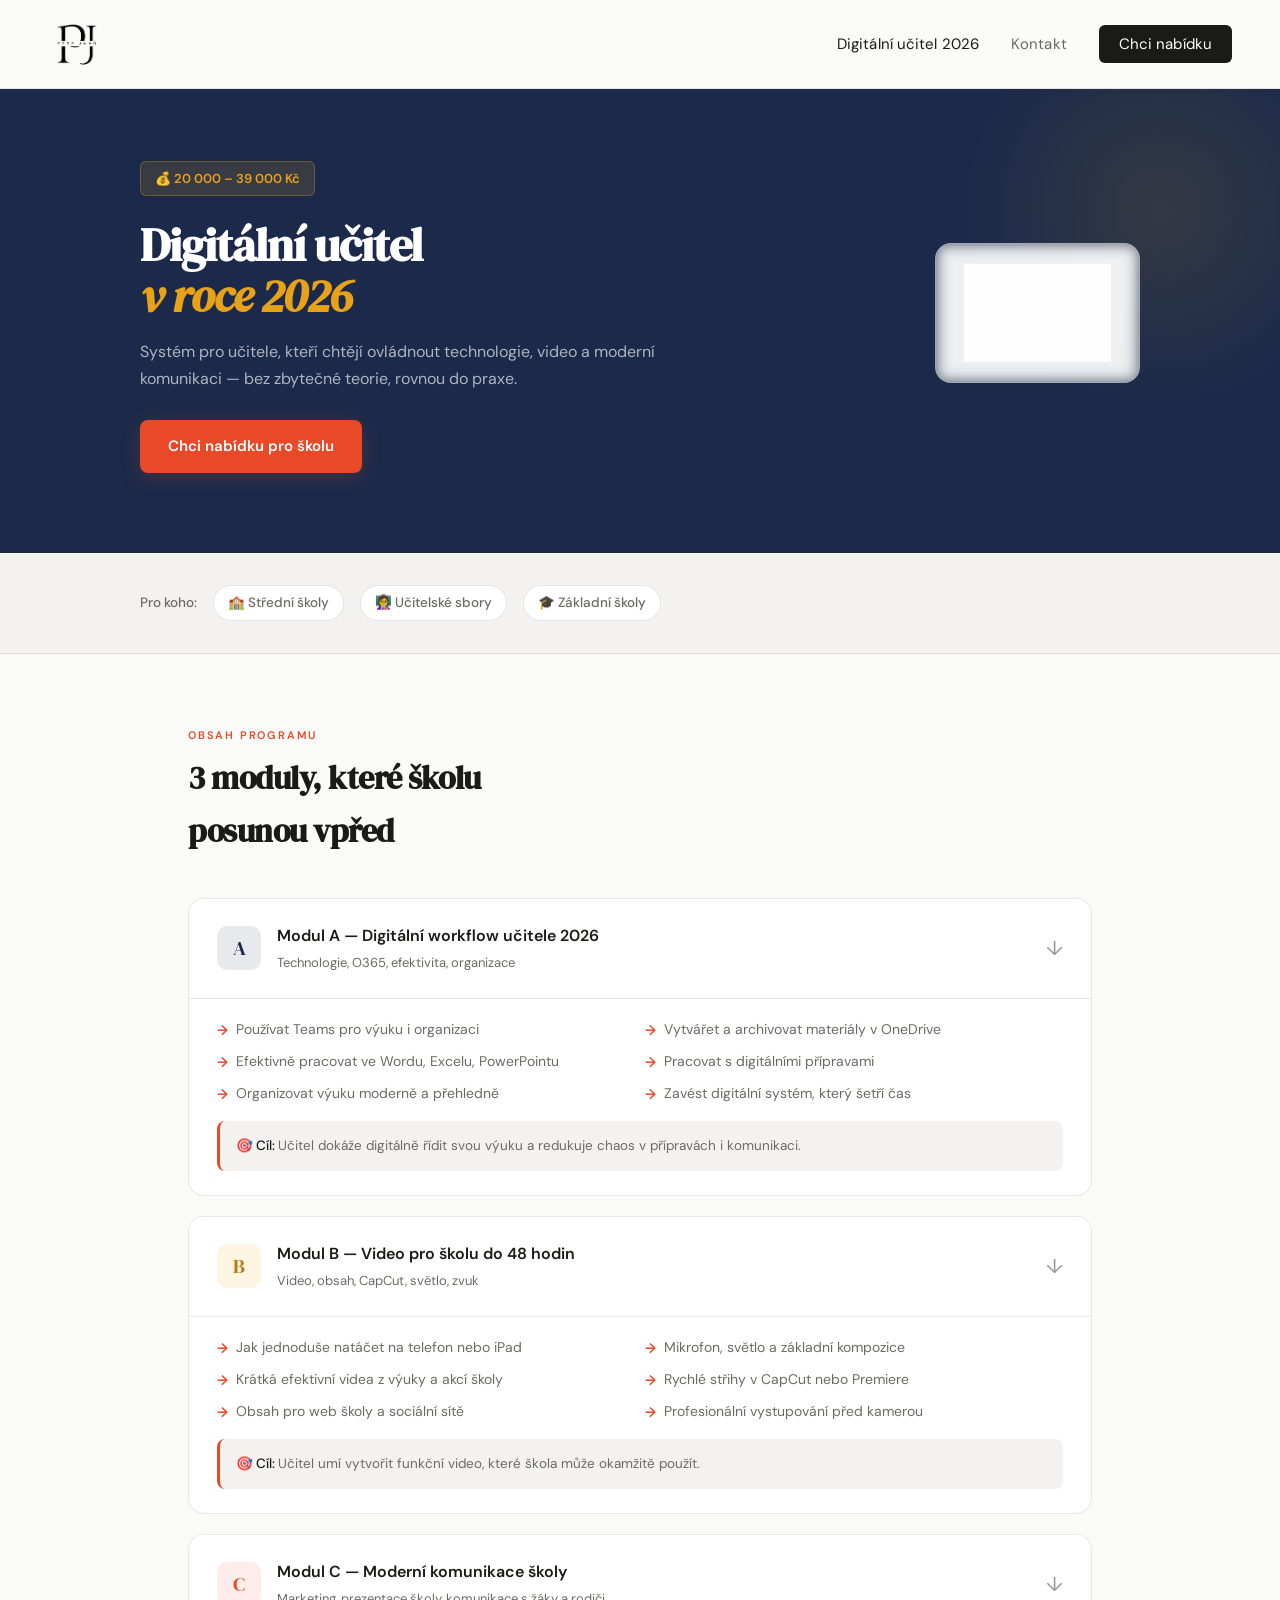
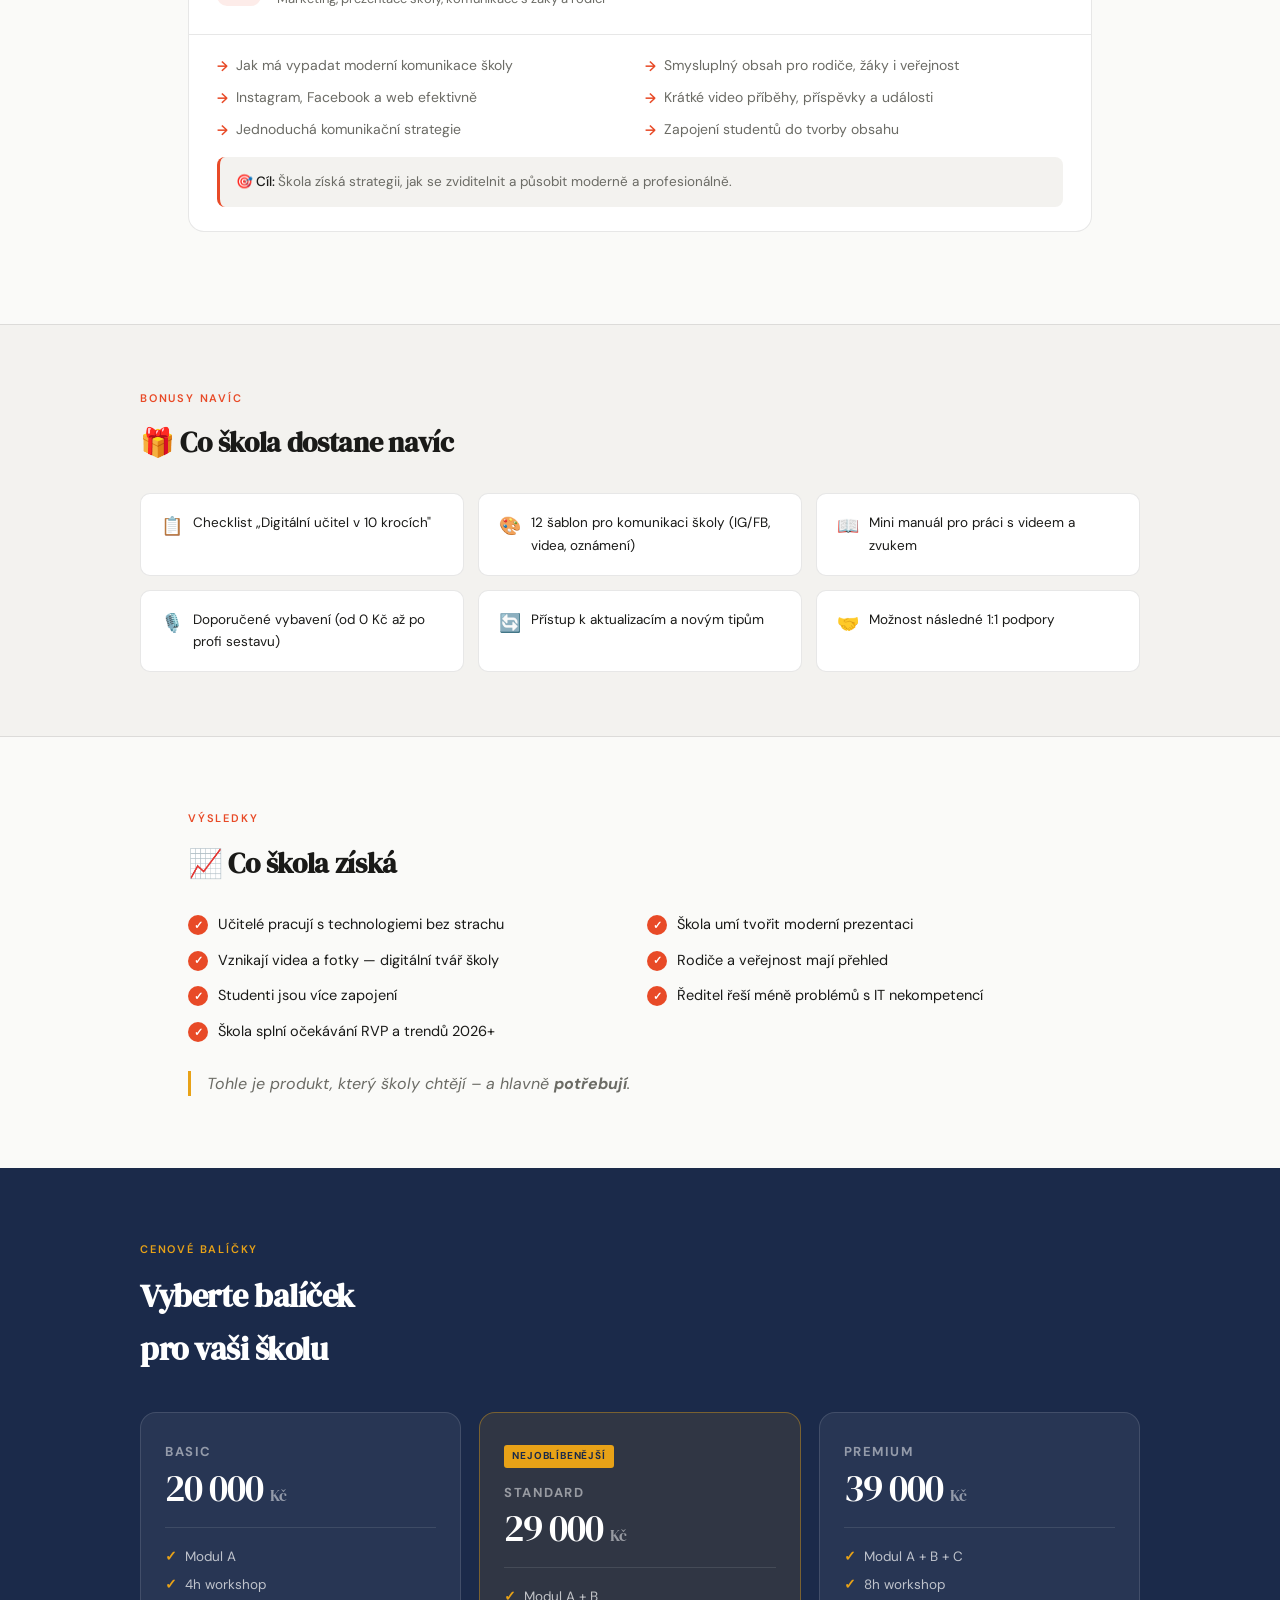
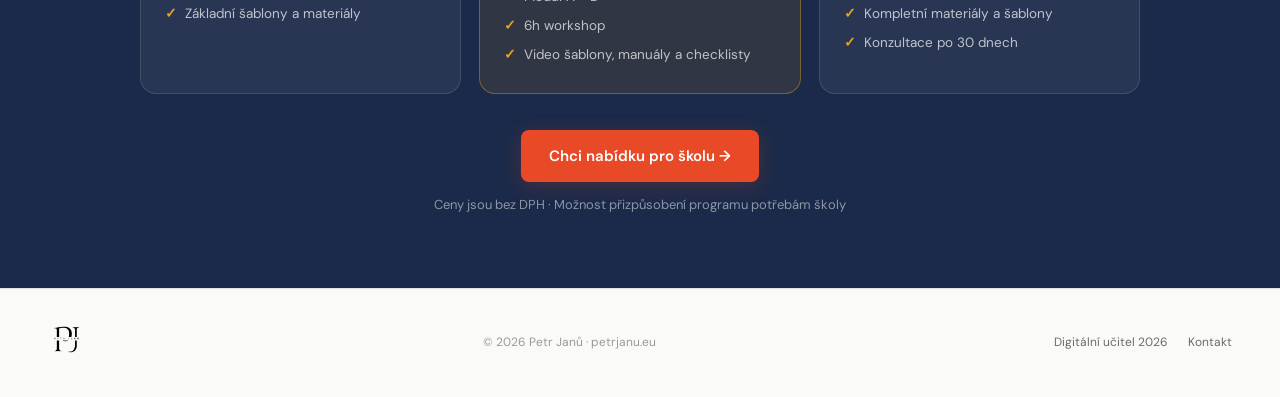
==== commit 562641e1: "Add files via upload" ====
--- a/digitalni-ucitel.html
+++ b/digitalni-ucitel.html
@@ -60,8 +60,13 @@
     .du-hero-logo img {
       height: 140px;
       width: auto;
-      filter: invert(1) brightness(2);
       opacity: 0.92;
+      border-radius: 16px;
+      padding: 20px 28px;
+      background: rgba(255,255,255,0.08);
+      border: 1px solid rgba(255,255,255,0.15);
+      backdrop-filter: blur(8px);
+      filter: brightness(0) invert(1);
     }
 
     .du-price-tag {
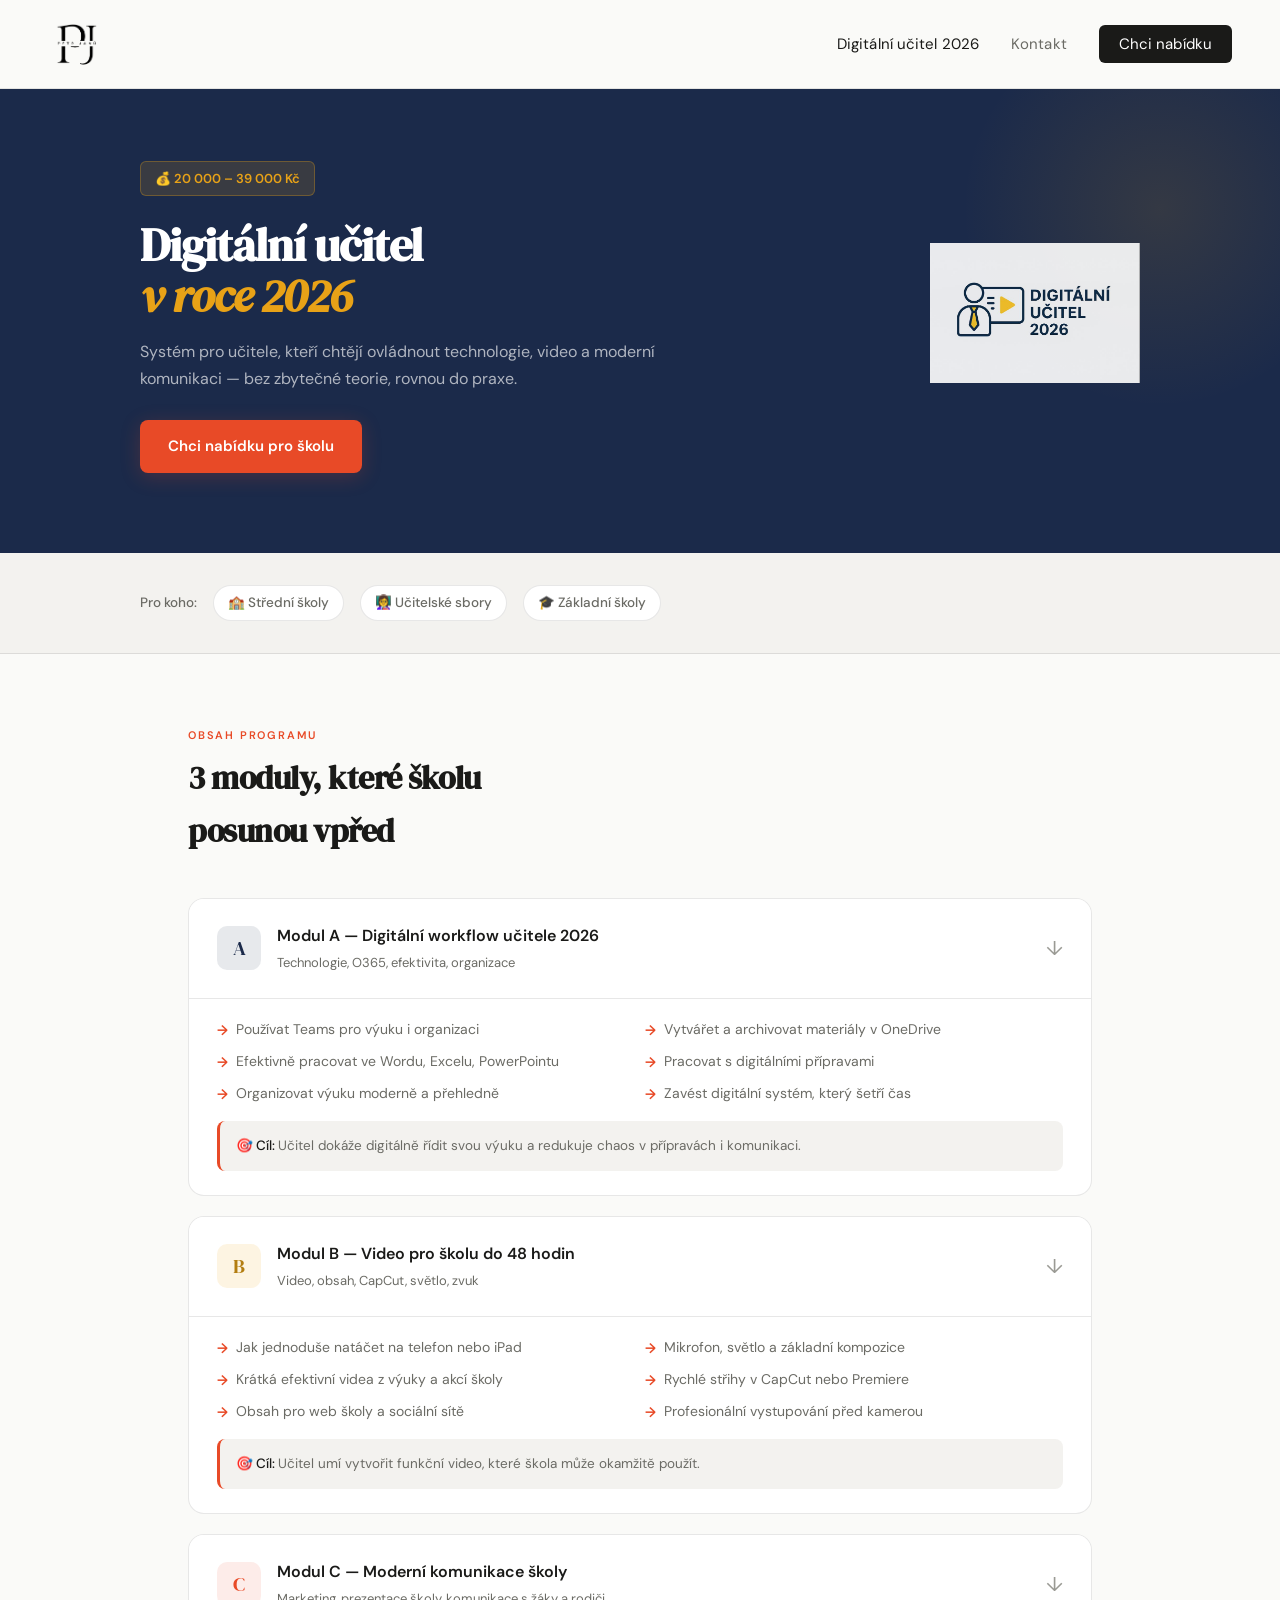
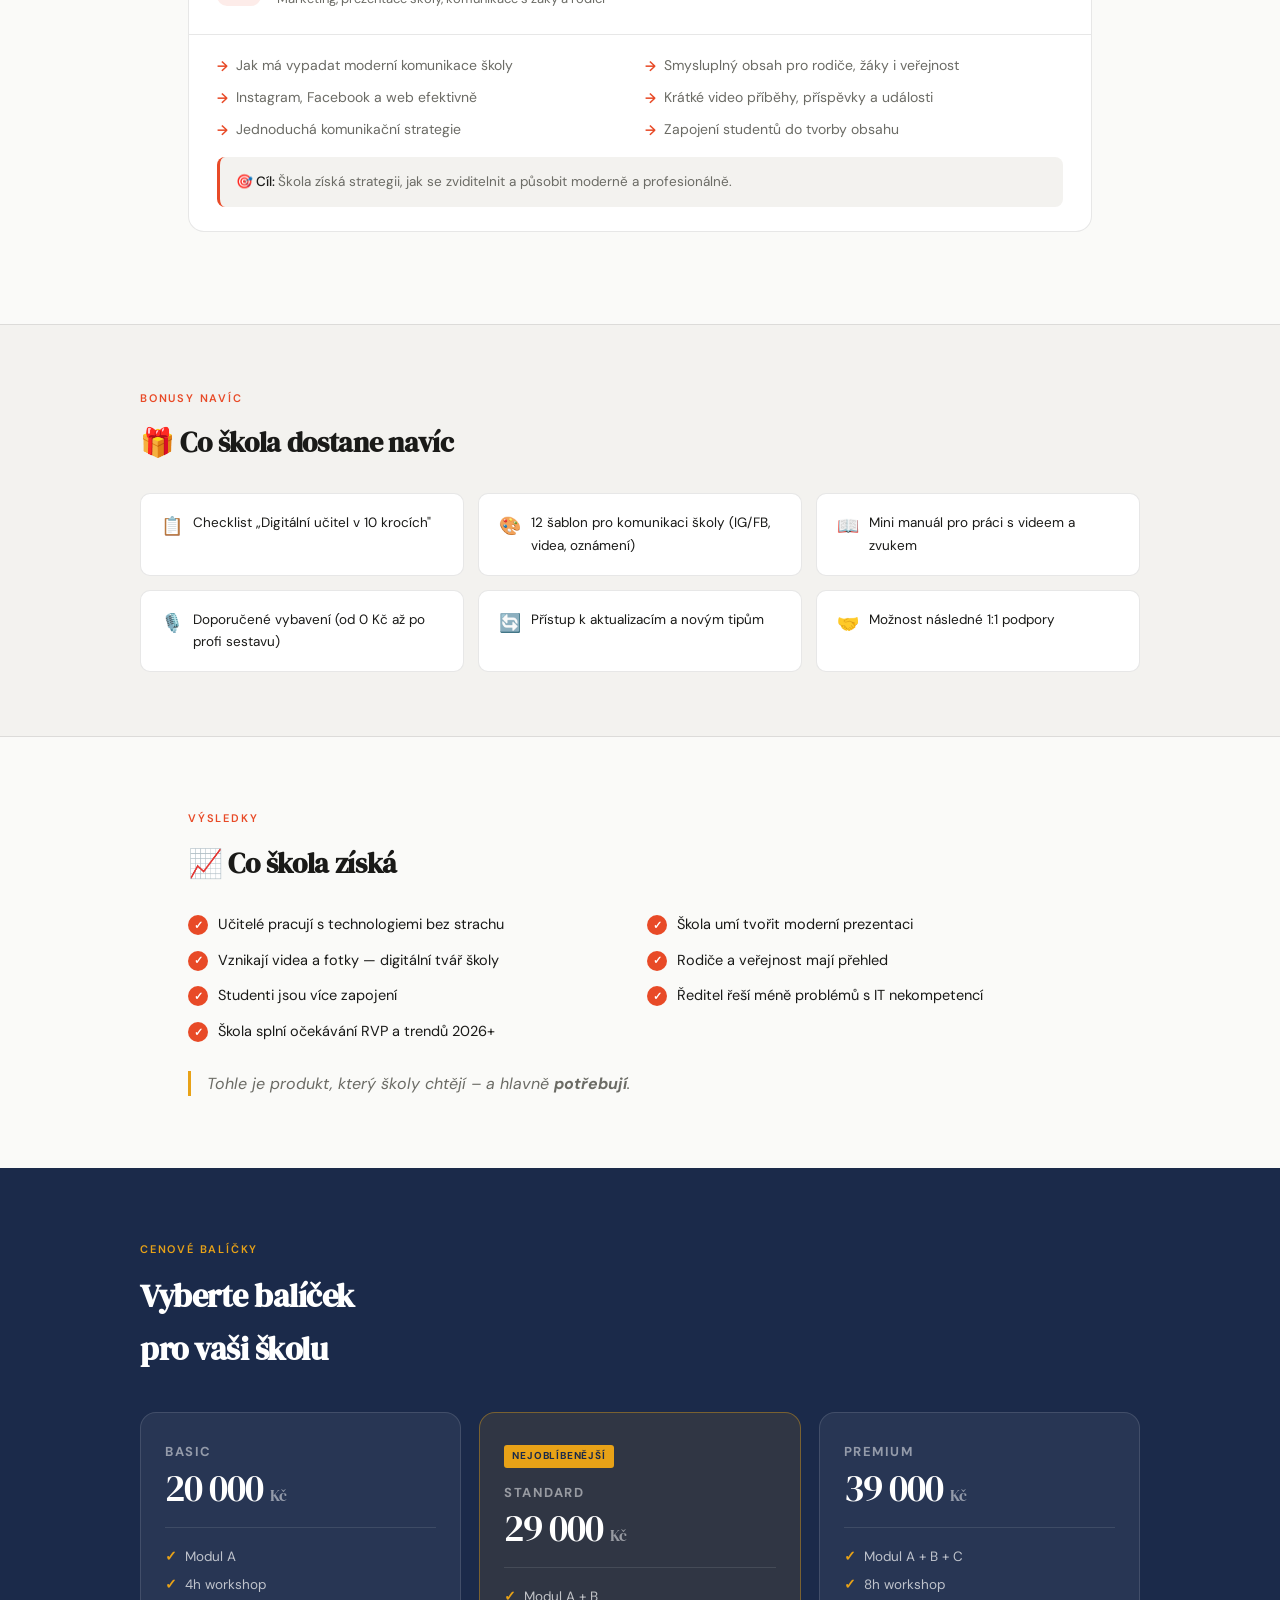
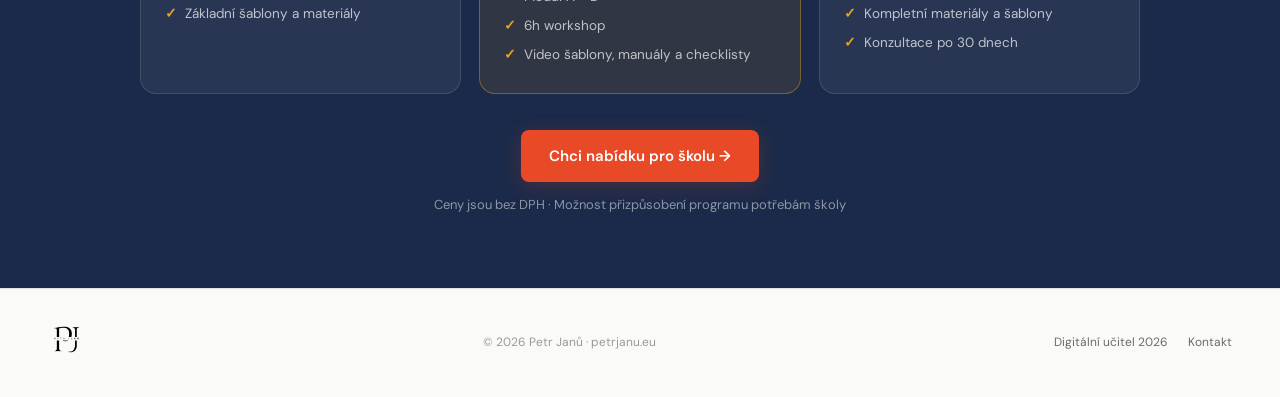
==== commit 072d81b4: "Add files via upload" ====
--- a/digitalni-ucitel.html
+++ b/digitalni-ucitel.html
@@ -61,12 +61,6 @@
       height: 140px;
       width: auto;
       opacity: 0.92;
-      border-radius: 16px;
-      padding: 20px 28px;
-      background: rgba(255,255,255,0.08);
-      border: 1px solid rgba(255,255,255,0.15);
-      backdrop-filter: blur(8px);
-      filter: brightness(0) invert(1);
     }
 
     .du-price-tag {
